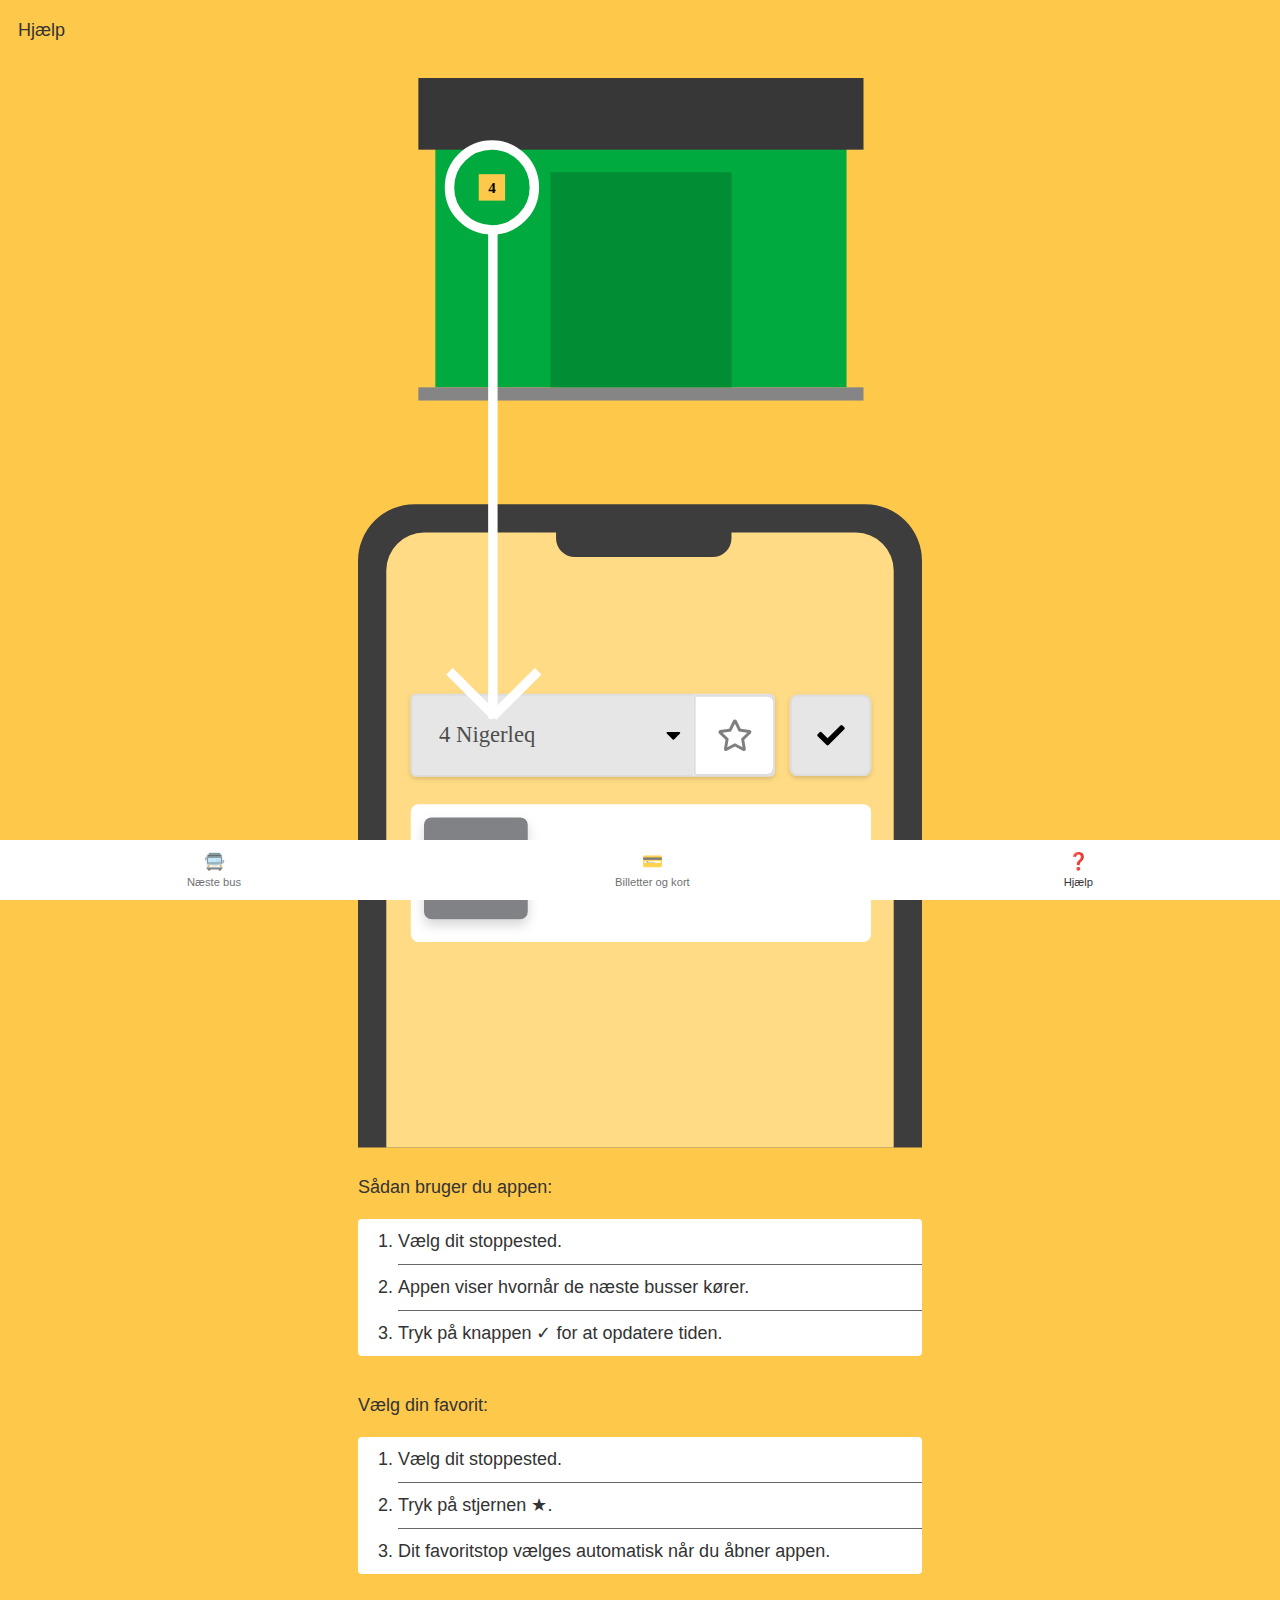
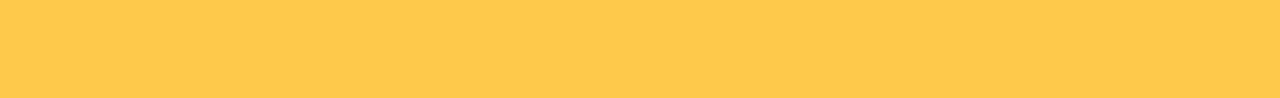
==== help.html @ 0d6950ab "Backup" ====
﻿<!DOCTYPE html>
<html lang="da">
<head>
    <meta charset="utf-8">
    <title>Hjælp til appen Bus i Nuuk</title>
    <meta name="description" content="Se hvordan du bruger appen.">
    <link rel="icon" href="32.png" type="image/png" sizes="32x32">
    <meta name="apple-mobile-web-app-capable" content="yes">
    <meta name="apple-mobile-web-app-status-bar-style" content="#fec94b">
    <meta name="apple-mobile-web-app-title" content="Bus i Nuuk">
    <link rel="apple-touch-icon" href="300.png">
    <meta name="theme-color" content="#fec94b">
    <meta name="viewport" content="width=device-width,minimum-scale=1,initial-scale=1">
    <link href="busstyle.css" rel="stylesheet">
    <link rel="manifest" href="/app/bus/manifest.json">
</head>
<body class="app">
    <header class="header-container">
        <!--<button onclick="goBack()" class="header-back">&larr;</button>-->
        <h1 class="header-title">Hjælp</h1>
    </header>
    <main class="container">
        <div style="text-align: center;">
            <svg xmlns="http://www.w3.org/2000/svg" xmlns:xlink="http://www.w3.org/1999/xlink" viewBox="0 0 299 567"><defs><filter id="a" x="26" y="386" width="73" height="72" filterUnits="userSpaceOnUse"><feOffset dy="3" input="SourceAlpha" /><feGaussianBlur stdDeviation="3" result="b" /><feFlood flood-opacity="0.161" /><feComposite operator="in" in2="b" /><feComposite in="SourceGraphic" /></filter><filter id="c" x="47" y="404" width="32" height="31" filterUnits="userSpaceOnUse"><feOffset dy="1" input="SourceAlpha" /><feGaussianBlur result="d" /><feFlood flood-opacity="0.302" /><feComposite operator="in" in2="d" /><feComposite in="SourceGraphic" /></filter><filter id="e" x="23.364" y="323" width="202.198" height="52.953" filterUnits="userSpaceOnUse"><feOffset dy="1" input="SourceAlpha" /><feGaussianBlur stdDeviation="1.5" result="f" /><feFlood flood-opacity="0.161" /><feComposite operator="in" in2="f" /><feComposite in="SourceGraphic" /></filter><filter id="g" x="224.5" y="323.5" width="52" height="52" filterUnits="userSpaceOnUse"><feOffset dy="1" input="SourceAlpha" /><feGaussianBlur stdDeviation="1.5" result="h" /><feFlood flood-opacity="0.161" /><feComposite operator="in" in2="h" /><feComposite in="SourceGraphic" /></filter></defs><g transform="translate(-38)"><g transform="translate(0 -100)"><rect width="218" height="133" transform="translate(79 131)" fill="#00aa3e" /><rect width="236" height="38" transform="translate(70 100)" fill="#373737" /><rect width="236" height="7" transform="translate(70 264)" fill="#858585" /><rect width="96" height="114" transform="translate(140 150)" fill="#008d34" /><rect width="14" height="14" transform="translate(102 151)" fill="#fec94b" /><text transform="translate(107 161)" font-size="8" font-family="SegoeUI-Bold, Segoe UI" font-weight="700"><tspan x="0" y="0">4</tspan></text></g><path d="M30,0H269a30,30,0,0,1,30,30V341a0,0,0,0,1,0,0H0a0,0,0,0,1,0,0V30A30,30,0,0,1,30,0Z" transform="translate(38 226)" fill="#3d3d3d" /><path d="M20,0H249a20,20,0,0,1,20,20V326a0,0,0,0,1,0,0H0a0,0,0,0,1,0,0V20A20,20,0,0,1,20,0Z" transform="translate(53 241)" fill="#ffdb85" /><path d="M0,0H93a0,0,0,0,1,0,0V9A10,10,0,0,1,83,19H10A10,10,0,0,1,0,9V0A0,0,0,0,1,0,0Z" transform="translate(143 235)" fill="#3d3d3d" /><g transform="translate(84 33)" fill="none" stroke="#fff" stroke-width="5"><circle cx="25" cy="25" r="25" stroke="none" /><circle cx="25" cy="25" r="22.5" fill="none" /></g><g transform="translate(46 -88)"><rect width="244" height="73" rx="4" transform="translate(20 473)" fill="#fff" /><g transform="translate(27.15 479.798)"><g transform="matrix(1, 0, 0, 1, -35.15, -391.8)" filter="url(#a)"><rect width="55" height="54" rx="4" transform="translate(35 392)" fill="#808285" /></g><text transform="translate(71.85 25.202)" font-size="14" font-family="SegoeUI-Semibold, Segoe UI" font-weight="600"><tspan x="0" y="0">5 minutter</tspan></text><text transform="translate(71.85 40.202)" font-size="9" font-family="SegoeUI, Segoe UI" opacity="0.7"><tspan x="0" y="0">12:56</tspan></text><g transform="matrix(1, 0, 0, 1, -35.15, -391.8)" filter="url(#c)"><text transform="translate(63 428)" fill="#fff" font-size="25" font-family="Roboto-Bold, Roboto" font-weight="700"><tspan x="-15.112" y="0">X2</tspan></text></g></g><g transform="matrix(1, 0, 0, 1, -8, 88)" filter="url(#e)"><path d="M2.642.5H190.555A2.372,2.372,0,0,1,192.7,3.048V40.905a2.372,2.372,0,0,1-2.142,2.548H2.642A2.372,2.372,0,0,1,.5,40.905V3.048A2.372,2.372,0,0,1,2.642.5Z" transform="translate(27.86 326.5)" fill="#e6e6e6" stroke="#ddd" stroke-width="1" /></g><text transform="translate(35 440)" fill="#4d4d4d" font-size="12" font-family="SegoeUI, Segoe UI"><tspan x="0" y="0">4 Nigerleq</tspan></text><g transform="translate(170 415)" fill="#fff" stroke="#ddd" stroke-width="1"><path d="M0,0H39a4,4,0,0,1,4,4V39a4,4,0,0,1-4,4H0a0,0,0,0,1,0,0V0A0,0,0,0,1,0,0Z" stroke="none" /><path d="M1,.5H39A3.5,3.5,0,0,1,42.5,4V39A3.5,3.5,0,0,1,39,42.5H1A.5.5,0,0,1,.5,42V1A.5.5,0,0,1,1,.5Z" fill="none" /></g><g transform="matrix(1, 0, 0, 1, -8, 88)" filter="url(#g)"><g transform="translate(229 327)" fill="#e6e6e6" stroke="#ddd" stroke-width="1"><rect width="43" height="43" rx="4" stroke="none" /><rect x="0.5" y="0.5" width="42" height="42" rx="3.5" fill="none" /></g></g><path d="M37.077,5.589l-4.771-.7L30.173.569a1.046,1.046,0,0,0-1.875,0L26.166,4.893l-4.771.7a1.046,1.046,0,0,0-.578,1.783l3.452,3.364-.816,4.752a1.044,1.044,0,0,0,1.515,1.1l4.269-2.244L33.5,16.588a1.045,1.045,0,0,0,1.515-1.1L34.2,10.736l3.452-3.364a1.046,1.046,0,0,0-.578-1.783Zm-4.556,4.6.774,4.52-4.059-2.133-4.059,2.133.774-4.52-3.285-3.2,4.54-.66,2.031-4.115,2.031,4.115,4.54.66-3.285,3.2Z" transform="translate(162.577 428.117)" opacity="0.5" /><path d="M11.785,192h6.3a.489.489,0,0,1,.345.835l-3.149,3.151a.491.491,0,0,1-.693,0l-3.149-3.151A.489.489,0,0,1,11.785,192Z" transform="translate(144.262 242.657)" /><path d="M4.946,75.743.213,71.011a.728.728,0,0,1,0-1.03l1.03-1.03a.728.728,0,0,1,1.03,0L5.46,72.139l6.828-6.828a.728.728,0,0,1,1.03,0l1.03,1.03a.728.728,0,0,1,0,1.03L5.975,75.743a.728.728,0,0,1-1.03,0Z" transform="translate(235.494 365.918)" /></g><line y2="259" transform="translate(109.5 80.5)" fill="none" stroke="#fff" stroke-width="5" /><line x1="24" y1="24" transform="translate(86.5 314.5)" fill="none" stroke="#fff" stroke-width="5" /><line y1="24" x2="24" transform="translate(109.5 314.5)" fill="none" stroke="#fff" stroke-width="5" /></g></svg>
        </div>
        <section class="section">
            <p class="section-title">Sådan bruger du appen:</p>
            <ol class="help-list">
                <li class="help-item">Vælg dit stoppested.</li>
                <li class="help-item">Appen viser hvornår de næste busser kører.</li>
                <li class="help-item">Tryk på knappen &#10003; for at opdatere tiden.</li>

            </ol>
        </section>
        <section class="section">
            <p class="section-title">Vælg din favorit:</p>
            <ol class="help-list">
                <li class="help-item">Vælg dit stoppested.</li>
                <li class="help-item">Tryk på stjernen &#9733;.</li>
                <li class="help-item">Dit favoritstop vælges automatisk når du åbner appen.</li>
            </ol>
        </section>
    </main>
    <nav class="app-nav">
        <a href="index.html" class="app-nav-item" title="Næste bus"><span class="app-nav-icon">&#128653;</span> Næste bus</a>
        <a href="prices.html" class="app-nav-item" title="Billetter og kort"><span class="app-nav-icon">&#128179;</span> Billetter og kort</a>
        <a href="help.html" class="app-nav-item active" title="Hjælp"><span class="app-nav-icon">&#10067;</span> Hjælp</a>
    </nav>
    <script>
        if ('serviceWorker' in navigator) {
            window.addEventListener('load', () => {
                navigator.serviceWorker.register('sw.js')
                    .then((reg) => {
                        console.log('Service worker registered.', reg);
                    }).catch(err => {
                        console.log('Registration failed', err);
                    });
            });
        }
    </script>
</body>
</html>
---- busstyle.css ----
﻿:root {
    --appcolor: #fec94b;
    --buttoncolor: #E6E6E6;
    --borderradius: 4px;
    --fontcolor: #333333;
    --headerheight: 60px;
    --inputcolor: #fff;
    --inputtextcolor: var(--fontcolor);
    --favoritecolor: var(--appcolor);
    --areacolor: #fff;
    --menuareacolor: #fff;
    --menuitemcolor: #000;
    --graycolor: #666;
}

@media (prefers-color-scheme: dark) {
    :root {
        --appcolor: #34290f;
        --buttoncolor: #191407;
        --fontcolor: #c19939;
        --inputcolor: #000;
        --favoritecolor: #fff;
        --areacolor: #000;
        --menuareacolor: #000;
        --menuitemcolor: #c19939;
        --graycolor: #333;
    }
}

* {
    box-sizing: border-box;
}

body {
    font-family: -apple-system, BlinkMacSystemFont, "Segoe UI", Roboto, Helvetica, Arial, sans-serif;
    line-height: 1.5;
    padding: 0 0 70px 0;
    margin: 0;
    font-size: 18px;
    color: var(--fontcolor);
    background-color: var(--appcolor);
}

.container {
    max-width: 600px;
    margin: 0 auto;
    padding: 1em;
}

.hidden {
    display: none;
}

.app-front-requester .form-group {
    margin-bottom: 1em;
}

.front-form-group {
    display: flex;
    margin-bottom: 1em;
}

    .front-form-group .input-group {
        flex-grow: 1;
        display: flex;
    }

    .front-form-group .button {
        width: 55px;
        padding: 0;
        margin-left: 1rem;
        font-size: 1.5em;
        flex-shrink: 0;
    }

.app-front-navigation .button {
    margin-bottom: 1em;
}

.app-nav {
    display: flex;
    justify-content: space-around;
    position: fixed;
    bottom: 0;
    left: 0;
    right: 0;
    font-size: 14px;
    margin: 0 auto;
    background-color: var(--menuareacolor);
}

.app-nav-icon {
    font-size: 1.5em;
}

.app-nav-item {
    text-decoration: none;
    color: var(--manuitemcolor);
    font-size: .8em;
    display: inline-flex;
    flex-direction: column;
    text-align: center;
    opacity: .7;
    padding: .8em 0;
}

    .app-nav-item.active {
        opacity: 1;
    }

.form-control {
    width: 100%;
    border-radius: var(--borderradius);
    background-color: var(--inputcolor);
    padding: .8em;
    box-shadow: 0 1px 3px 0 rgba(0,0,0,.3);
    font-family: inherit;
    border: 0;
    font-size: 1em;
    color: var(--inputtextcolor);
}

.input-group {
    display: flex;
}

    .input-group > .form-control {
        border-radius: 0;
    }

        .input-group > .form-control:first-child {
            border-radius: var(--borderradius) 0 0 var(--borderradius);
        }

.button {
    background-color: var(--buttoncolor);
    display: block;
    width: 100%;
    border: 0;
    border-radius: var(--borderradius);
    color: unset;
    text-decoration: none;
    padding: .8em;
    box-shadow: 0 1px 3px 0 rgba(0,0,0,.3);
    font-family: inherit;
    font-size: 1em;
    text-align: center;
}

.button-star {
    background-color: var(--inputcolor);
    border: 0;
    border-radius: 0 var(--borderradius) var(--borderradius) 0;
    color: var(--fontcolor);
    text-decoration: none;
    padding: 0 .5em;
    box-shadow: 0 1px 3px 0 rgba(0,0,0,.3);
    font-family: inherit;
    font-size: 1.5em;
}

    .button-star.active {
        color: var(--favoritecolor);
    }

h1, h2 {
    font-size: 18px;
    margin: 0;
    padding: 0;
}

.header-container {
    display: flex;
    align-items: center;
    height: var(--headerheight);
    position: sticky;
    top: 0;
    z-index: 10;
    background-color: var(--appcolor);
}

.header-title {
    font-weight: 500;
    margin-left: 1em;
}

.header-back {
    color: var(--fontcolor);
    height: 100%;
    width: var(--headerheight);
    display: flex;
    justify-content: center;
    align-items: center;
    font-size: 1.5em;
    background: none;
    border: 0;
}

.content-container {
    padding: 0 1em;
}

#result {
    padding: .5em;
    background-color: var(--areacolor);
    border-radius: var(--borderradius);
}

.section {
    margin-bottom: 2em;
}

.section-title {
    font-weight: 500;
    margin-bottom: 1em;
}

.stop-container {
    display: flex;
    align-items: center;
    font-size: 20px;
}

.stop-id {
    display: flex;
    background-color: #e6e6e6;
    flex-shrink: 0;
    border-radius: 100%;
    width: 50px;
    height: 50px;
    align-items: center;
    justify-content: center;
    margin-right: 20px;
}

.route-container {
    display: flex;
    align-items: center;
    text-decoration: none;
    color: unset;
    margin-bottom: .5em;
}

    .route-container:last-child {
        margin-bottom: 0;
    }

.route-name {
    display: flex;
    background-color: #e6e6e6;
    box-shadow: 0 2px 5px 0 rgba(0,0,0,.2);
    flex-shrink: 0;
    border-radius: 4px;
    width: 75px;
    height: 75px;
    align-items: center;
    justify-content: center;
    margin-right: 20px;
    font-size: 35px;
    font-weight: bold;
    color: #fff;
    text-shadow: 0 1px 0 rgba(0,0,0,.5);
}

.route-1, .route-X1 {
    background-color: #ed018c;
}

.route-2 {
    background-color: #fed51f;
}

.route-X2 {
    background-color: #808285;
}

.route-3 {
    background-color: #41ad49;
}

.route-X3 {
    background-color: #b585bc;
}

.route-4 {
    background-color: #00a2e6;
}

.route-body {
    display: flex;
    flex-direction: column;
}

.route-time-left {
    font-size: 20px;
    font-weight: 500;
}

.route-next-stop {
    color: var(--graycolor);
    font-size: 14px;
}

.help-list {
    background-color: var(--areacolor);
    border-radius: var(--borderradius);
}

.help-item {
    border-top: 1px solid var(--graycolor);
    padding: .5em .5em .5em 0;
    position: relative;
}

    .help-item:first-child {
        border-top: 0;
    }

.ticket-list {
    list-style: none;
    margin: 0;
    padding: 0;
    background-color: var(--areacolor);
    border-radius: var(--borderradius);
}

.ticket-item {
    border-top: 1px solid var(--graycolor);
    padding: .5em 1em;
    position: relative;
}

    .ticket-item:first-child {
        border-top: 0;
    }

    .ticket-item > small {
        display: block;
        opacity: .7;
    }

.ticket-button {
    position: absolute;
    top: .8em;
    right: 1em;
    width: auto;
    padding: .4em;
}

.last {
    background-color: indianred;
    color: #fff;
    margin-left: 1em;
    padding: 1px 5px;
    border-radius: 12px;
}
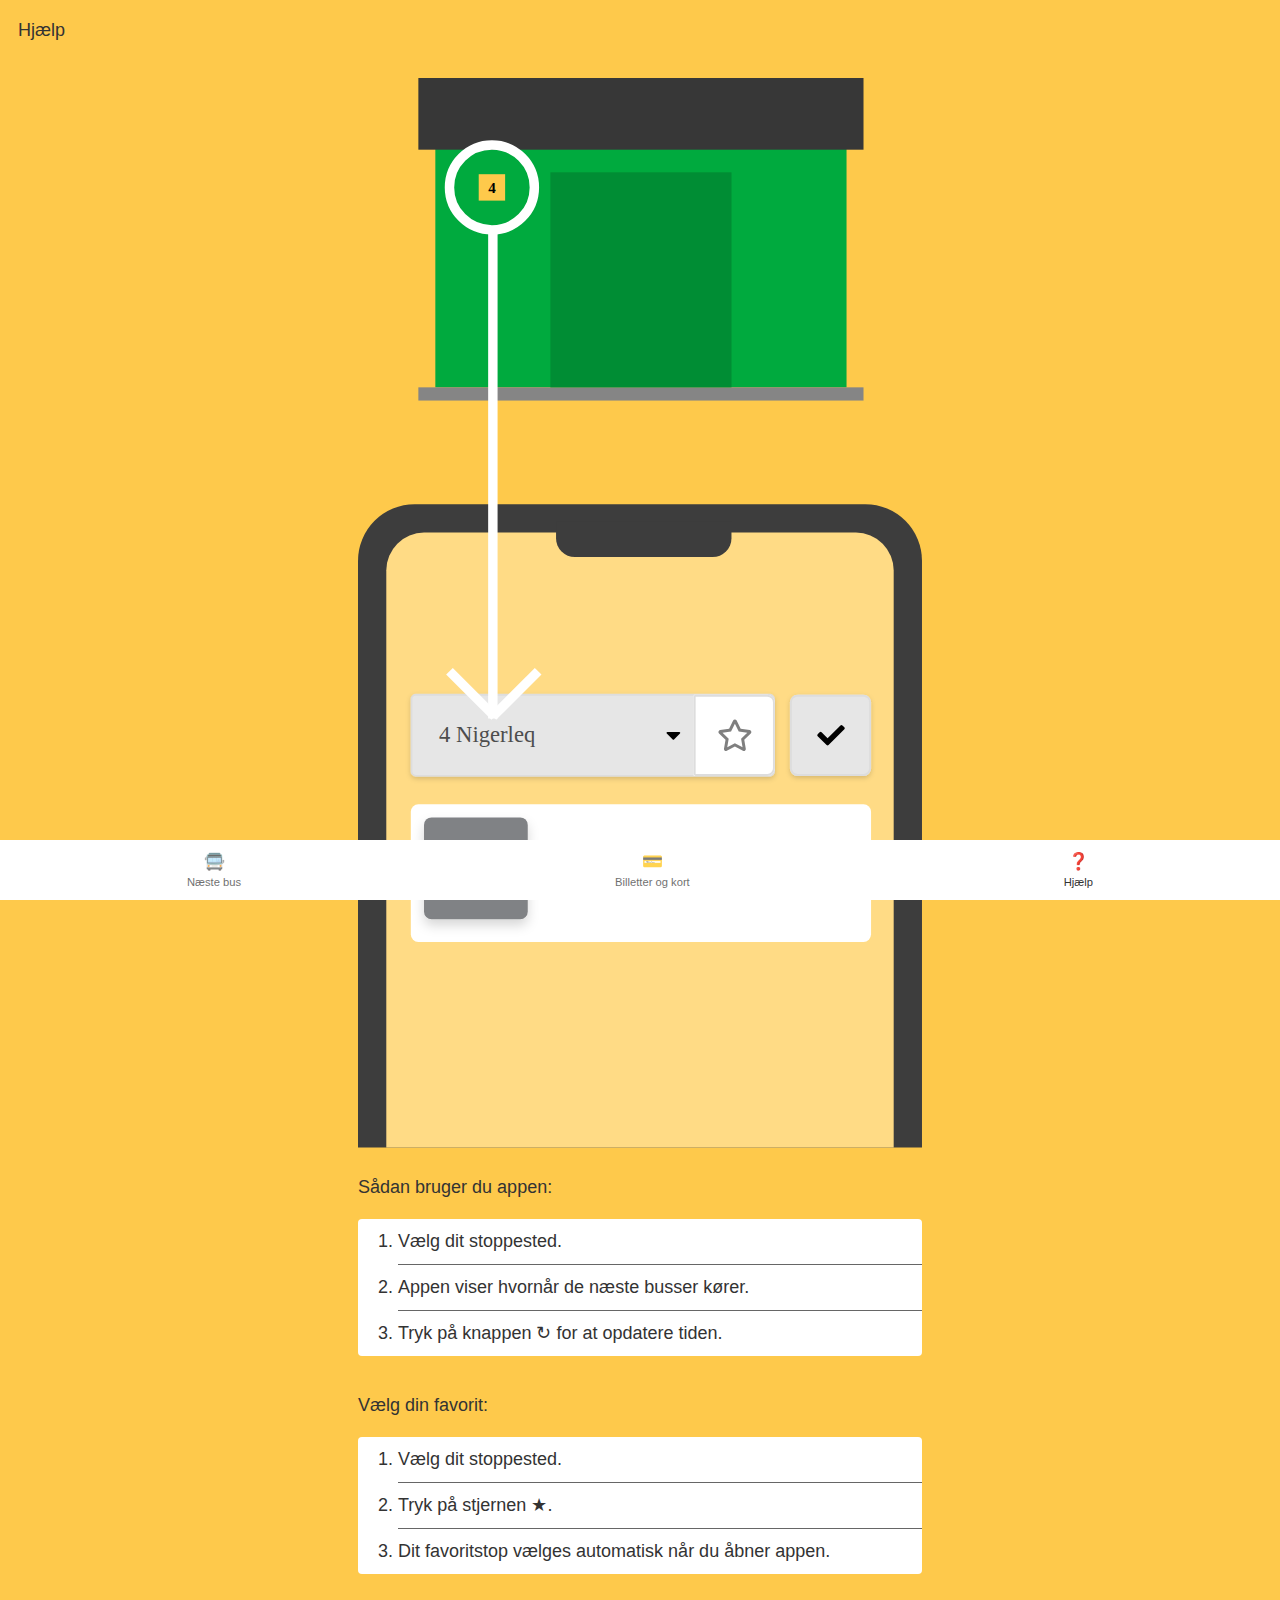
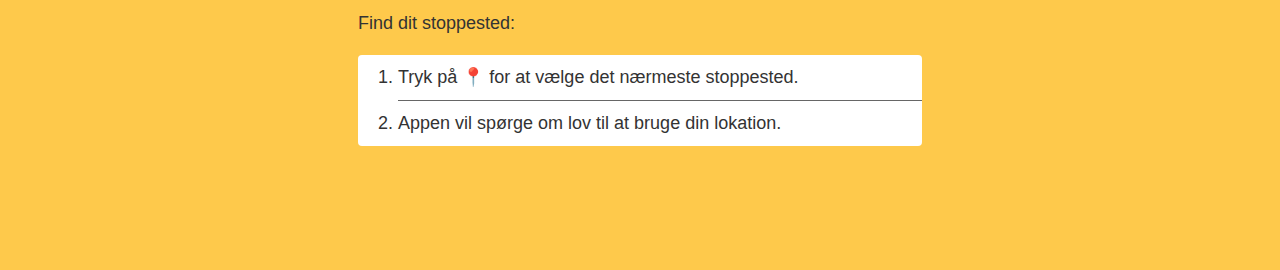
==== commit 3ec4473c: "Better offline experience" ====
--- a/help.html
+++ b/help.html
@@ -12,7 +12,7 @@
     <meta name="theme-color" content="#fec94b">
     <meta name="viewport" content="width=device-width,minimum-scale=1,initial-scale=1">
     <link href="busstyle.css" rel="stylesheet">
-    <link rel="manifest" href="/app/bus/manifest.json">
+    <link rel="manifest" href="manifest.json">
 </head>
 <body class="app">
     <header class="header-container">
@@ -28,8 +28,7 @@
             <ol class="help-list">
                 <li class="help-item">Vælg dit stoppested.</li>
                 <li class="help-item">Appen viser hvornår de næste busser kører.</li>
-                <li class="help-item">Tryk på knappen &#10003; for at opdatere tiden.</li>
-
+                <li class="help-item">Tryk på knappen &#x21bb; for at opdatere tiden.</li>
             </ol>
         </section>
         <section class="section">
@@ -40,9 +39,16 @@
                 <li class="help-item">Dit favoritstop vælges automatisk når du åbner appen.</li>
             </ol>
         </section>
+        <section class="section">
+            <p class="section-title">Find dit stoppested:</p>
+            <ol class="help-list">
+                <li class="help-item">Tryk på 📍 for at vælge det nærmeste stoppested.</li>
+                <li class="help-item">Appen vil spørge om lov til at bruge din lokation.</li>
+            </ol>
+        </section>
     </main>
     <nav class="app-nav">
-        <a href="index.html" class="app-nav-item" title="Næste bus"><span class="app-nav-icon">&#128653;</span> Næste bus</a>
+        <a href="/" class="app-nav-item" title="Næste bus"><span class="app-nav-icon">&#128653;</span> Næste bus</a>
         <a href="prices.html" class="app-nav-item" title="Billetter og kort"><span class="app-nav-icon">&#128179;</span> Billetter og kort</a>
         <a href="help.html" class="app-nav-item active" title="Hjælp"><span class="app-nav-icon">&#10067;</span> Hjælp</a>
     </nav>
--- a/busstyle.css
+++ b/busstyle.css
@@ -13,20 +13,6 @@
     --graycolor: #666;
 }
 
-@media (prefers-color-scheme: dark) {
-    :root {
-        --appcolor: #34290f;
-        --buttoncolor: #191407;
-        --fontcolor: #c19939;
-        --inputcolor: #000;
-        --favoritecolor: #fff;
-        --areacolor: #000;
-        --menuareacolor: #000;
-        --menuitemcolor: #c19939;
-        --graycolor: #333;
-    }
-}
-
 * {
     box-sizing: border-box;
 }
@@ -60,18 +46,18 @@
     margin-bottom: 1em;
 }
 
-    .front-form-group .input-group {
-        flex-grow: 1;
-        display: flex;
-    }
-
-    .front-form-group .button {
-        width: 55px;
-        padding: 0;
-        margin-left: 1rem;
-        font-size: 1.5em;
-        flex-shrink: 0;
-    }
+.front-form-group .input-group {
+    flex-grow: 1;
+    display: flex;
+}
+
+.front-form-group .button {
+    width: 55px;
+    padding: 0;
+    margin-left: 1rem;
+    font-size: 1.5em;
+    flex-shrink: 0;
+}
 
 .app-front-navigation .button {
     margin-bottom: 1em;
@@ -104,33 +90,38 @@
     padding: .8em 0;
 }
 
-    .app-nav-item.active {
-        opacity: 1;
-    }
+.app-nav-item.active {
+    opacity: 1;
+}
 
 .form-control {
     width: 100%;
     border-radius: var(--borderradius);
     background-color: var(--inputcolor);
     padding: .8em;
-    box-shadow: 0 1px 3px 0 rgba(0,0,0,.3);
     font-family: inherit;
     border: 0;
     font-size: 1em;
     color: var(--inputtextcolor);
+    border-right: 1px solid #bbbbbb;
 }
 
 .input-group {
     display: flex;
 }
 
-    .input-group > .form-control {
-        border-radius: 0;
-    }
-
-        .input-group > .form-control:first-child {
-            border-radius: var(--borderradius) 0 0 var(--borderradius);
-        }
+.input-group-shadow {
+    box-shadow: 0 1px 3px 0 rgba(0, 0, 0, .3);
+    border-radius: 0 var(--borderradius) var(--borderradius) 0;
+}
+
+.input-group>.form-control {
+    border-radius: 0;
+}
+
+.input-group>.form-control:first-child {
+    border-radius: var(--borderradius) 0 0 var(--borderradius);
+}
 
 .button {
     background-color: var(--buttoncolor);
@@ -141,29 +132,33 @@
     color: unset;
     text-decoration: none;
     padding: .8em;
-    box-shadow: 0 1px 3px 0 rgba(0,0,0,.3);
+    box-shadow: 0 1px 3px 0 rgba(0, 0, 0, .3);
     font-family: inherit;
     font-size: 1em;
     text-align: center;
 }
 
-.button-star {
+.button-star, .button-pin {
     background-color: var(--inputcolor);
     border: 0;
-    border-radius: 0 var(--borderradius) var(--borderradius) 0;
     color: var(--fontcolor);
     text-decoration: none;
     padding: 0 .5em;
-    box-shadow: 0 1px 3px 0 rgba(0,0,0,.3);
     font-family: inherit;
     font-size: 1.5em;
 }
 
-    .button-star.active {
-        color: var(--favoritecolor);
-    }
-
-h1, h2 {
+.button-star.active {
+    color: var(--favoritecolor);
+}
+
+.button-pin {
+    border-left: 1px solid #bbbbbb;
+    border-radius: 0 var(--borderradius) var(--borderradius) 0;
+}
+
+h1,
+h2 {
     font-size: 18px;
     margin: 0;
     padding: 0;
@@ -241,14 +236,14 @@
     margin-bottom: .5em;
 }
 
-    .route-container:last-child {
-        margin-bottom: 0;
-    }
+.route-container:last-child {
+    margin-bottom: 0;
+}
 
 .route-name {
     display: flex;
     background-color: #e6e6e6;
-    box-shadow: 0 2px 5px 0 rgba(0,0,0,.2);
+    box-shadow: 0 2px 5px 0 rgba(0, 0, 0, .2);
     flex-shrink: 0;
     border-radius: 4px;
     width: 75px;
@@ -259,10 +254,11 @@
     font-size: 35px;
     font-weight: bold;
     color: #fff;
-    text-shadow: 0 1px 0 rgba(0,0,0,.5);
-}
-
-.route-1, .route-X1 {
+    text-shadow: 0 1px 0 rgba(0, 0, 0, .5);
+}
+
+.route-1,
+.route-X1 {
     background-color: #ed018c;
 }
 
@@ -312,9 +308,9 @@
     position: relative;
 }
 
-    .help-item:first-child {
-        border-top: 0;
-    }
+.help-item:first-child {
+    border-top: 0;
+}
 
 .ticket-list {
     list-style: none;
@@ -330,14 +326,14 @@
     position: relative;
 }
 
-    .ticket-item:first-child {
-        border-top: 0;
-    }
-
-    .ticket-item > small {
-        display: block;
-        opacity: .7;
-    }
+.ticket-item:first-child {
+    border-top: 0;
+}
+
+.ticket-item>small {
+    display: block;
+    opacity: .7;
+}
 
 .ticket-button {
     position: absolute;
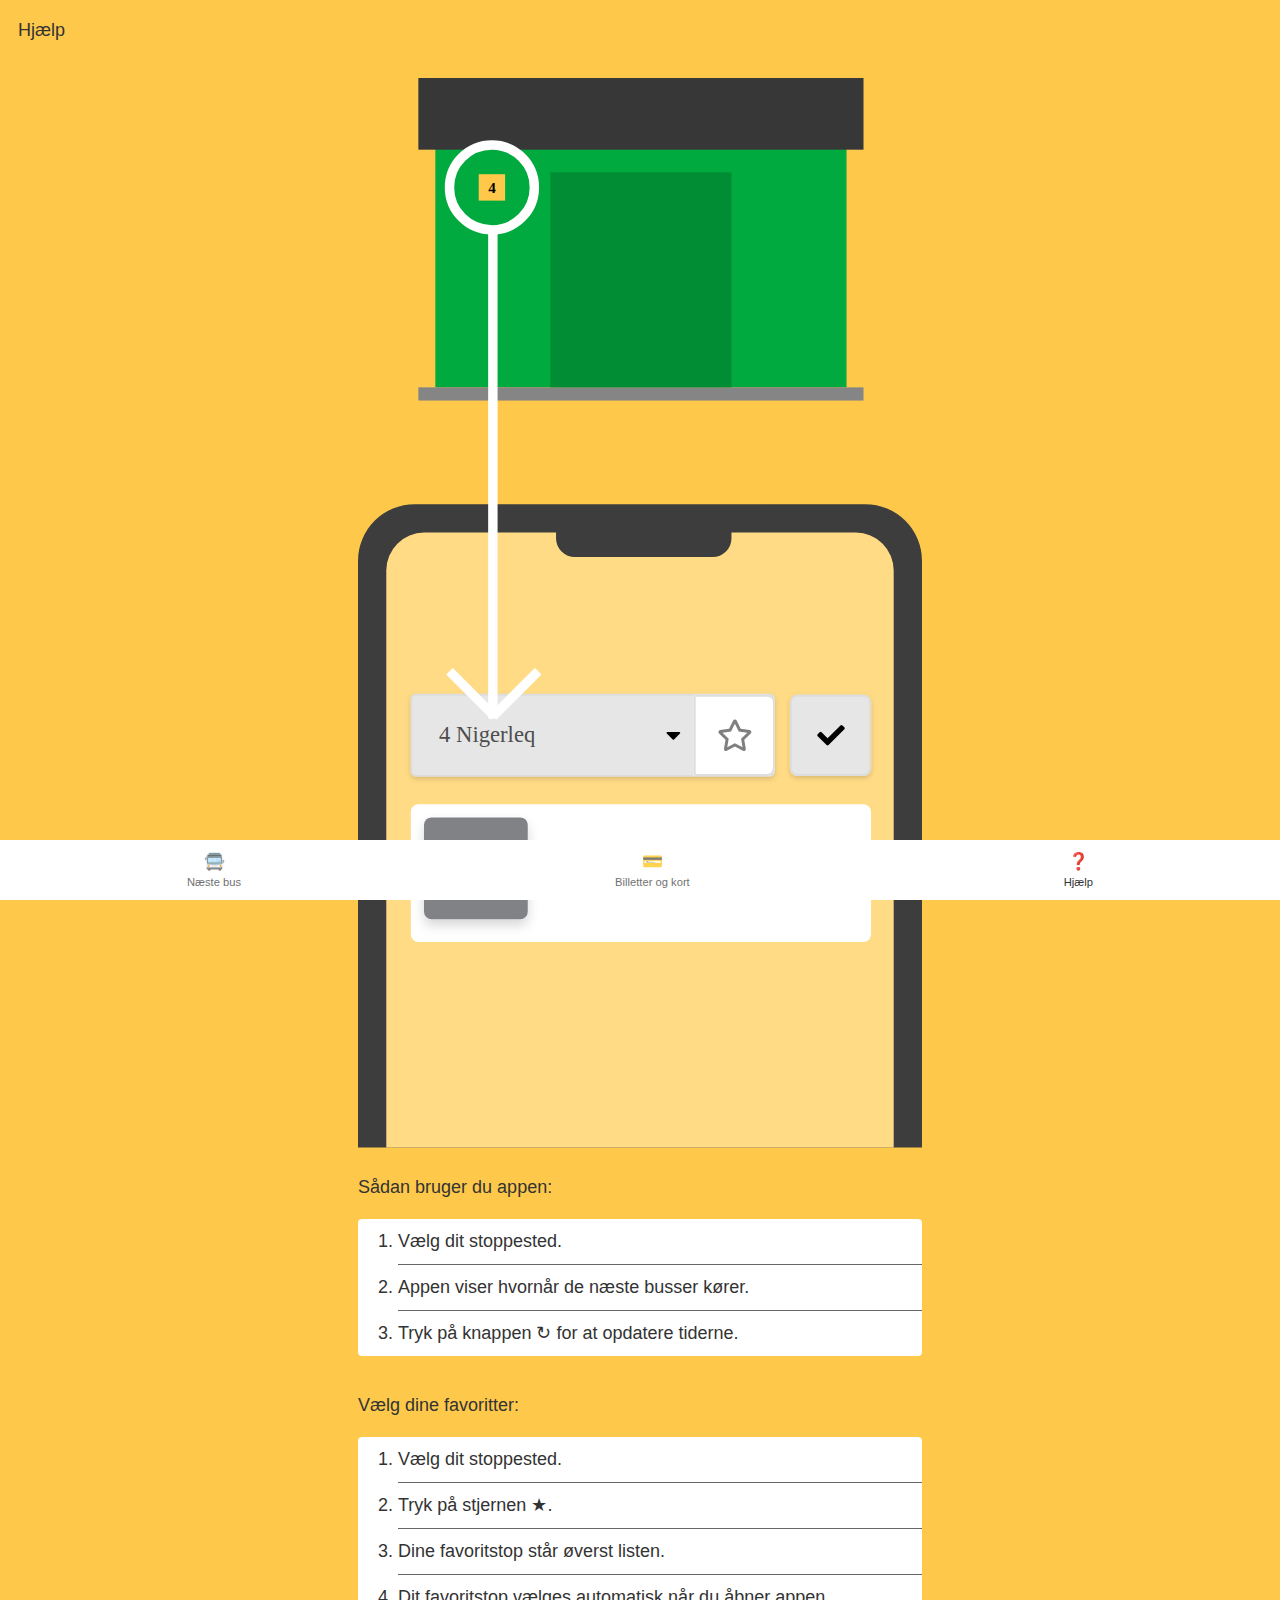
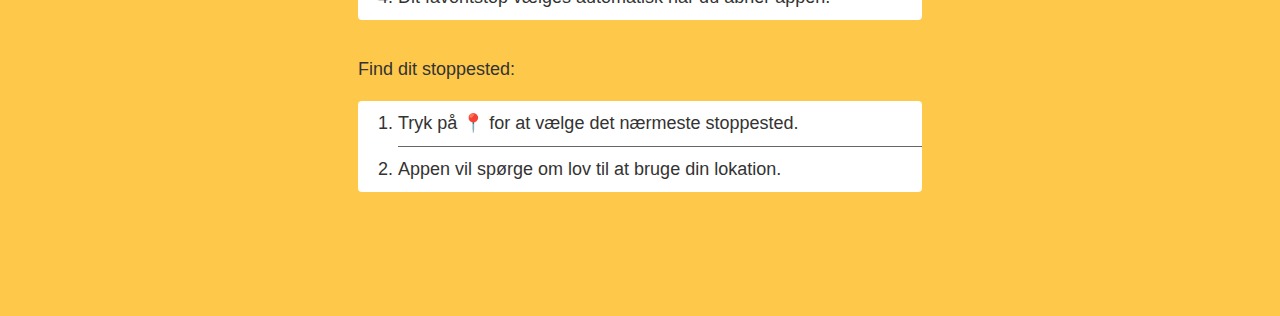
==== commit a49218c8: "Helligdage og flere favoritter" ====
--- a/help.html
+++ b/help.html
@@ -28,14 +28,15 @@
             <ol class="help-list">
                 <li class="help-item">Vælg dit stoppested.</li>
                 <li class="help-item">Appen viser hvornår de næste busser kører.</li>
-                <li class="help-item">Tryk på knappen &#x21bb; for at opdatere tiden.</li>
+                <li class="help-item">Tryk på knappen &#x21bb; for at opdatere tiderne.</li>
             </ol>
         </section>
         <section class="section">
-            <p class="section-title">Vælg din favorit:</p>
+            <p class="section-title">Vælg dine favoritter:</p>
             <ol class="help-list">
                 <li class="help-item">Vælg dit stoppested.</li>
                 <li class="help-item">Tryk på stjernen &#9733;.</li>
+                <li class="help-item">Dine favoritstop står øverst listen.</li>
                 <li class="help-item">Dit favoritstop vælges automatisk når du åbner appen.</li>
             </ol>
         </section>
@@ -48,7 +49,7 @@
         </section>
     </main>
     <nav class="app-nav">
-        <a href="/" class="app-nav-item" title="Næste bus"><span class="app-nav-icon">&#128653;</span> Næste bus</a>
+        <a href="index.html" class="app-nav-item" title="Næste bus"><span class="app-nav-icon">&#128653;</span> Næste bus</a>
         <a href="prices.html" class="app-nav-item" title="Billetter og kort"><span class="app-nav-icon">&#128179;</span> Billetter og kort</a>
         <a href="help.html" class="app-nav-item active" title="Hjælp"><span class="app-nav-icon">&#10067;</span> Hjælp</a>
     </nav>
--- a/busstyle.css
+++ b/busstyle.css
@@ -126,12 +126,11 @@
 .button {
     background-color: var(--buttoncolor);
     display: block;
-    width: 100%;
     border: 0;
     border-radius: var(--borderradius);
     color: unset;
     text-decoration: none;
-    padding: .8em;
+    padding: .6rem .8em;
     box-shadow: 0 1px 3px 0 rgba(0, 0, 0, .3);
     font-family: inherit;
     font-size: 1em;
@@ -157,6 +156,10 @@
     border-radius: 0 var(--borderradius) var(--borderradius) 0;
 }
 
+.updatebutton {
+    margin: 0 auto;
+}
+
 h1,
 h2 {
     font-size: 18px;
@@ -199,6 +202,7 @@
     padding: .5em;
     background-color: var(--areacolor);
     border-radius: var(--borderradius);
+    margin-bottom: 1rem;
 }
 
 .section {
@@ -349,4 +353,12 @@
     margin-left: 1em;
     padding: 1px 5px;
     border-radius: 12px;
-}+}
+
+#routesList {
+    list-style: none;
+    margin: 0;
+    padding: .5em;
+    background-color: var(--areacolor);
+    border-radius: var(--borderradius);
+}
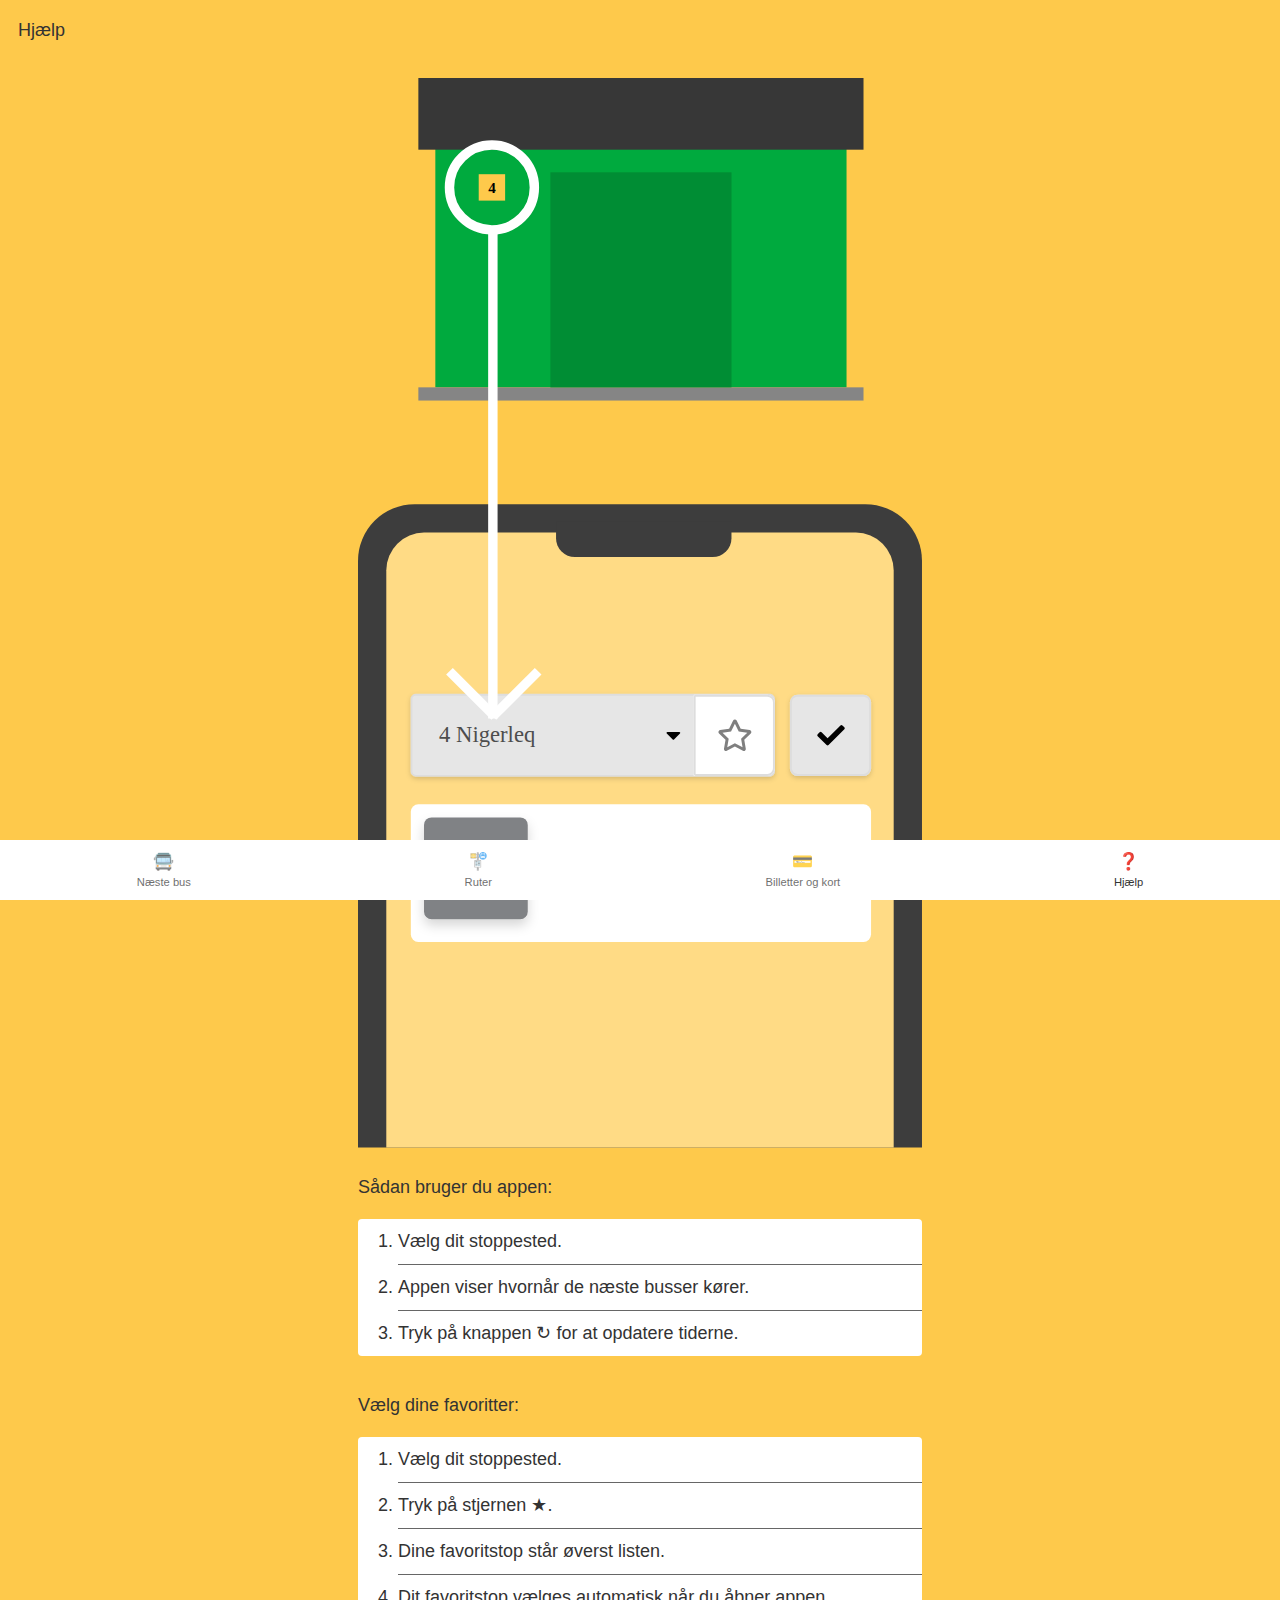
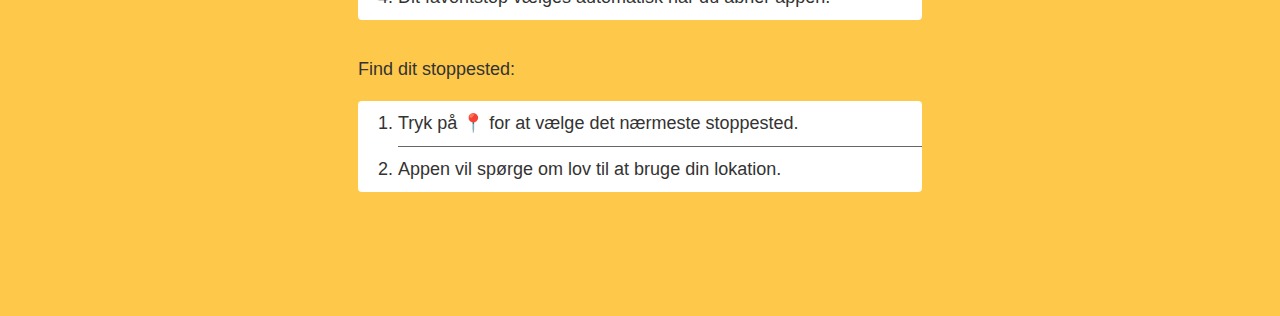
==== commit 574c29c7: "Menu update" ====
--- a/help.html
+++ b/help.html
@@ -50,6 +50,7 @@
     </main>
     <nav class="app-nav">
         <a href="index.html" class="app-nav-item" title="Næste bus"><span class="app-nav-icon">&#128653;</span> Næste bus</a>
+        <a href="routes.html" class="app-nav-item" title="Ruter"><span class="app-nav-icon">&#128655;</span> Ruter</a>
         <a href="prices.html" class="app-nav-item" title="Billetter og kort"><span class="app-nav-icon">&#128179;</span> Billetter og kort</a>
         <a href="help.html" class="app-nav-item active" title="Hjælp"><span class="app-nav-icon">&#10067;</span> Hjælp</a>
     </nav>
--- a/busstyle.css
+++ b/busstyle.css
@@ -198,7 +198,7 @@
     padding: 0 1em;
 }
 
-#result {
+#result, .bg-white {
     padding: .5em;
     background-color: var(--areacolor);
     border-radius: var(--borderradius);
@@ -261,6 +261,12 @@
     text-shadow: 0 1px 0 rgba(0, 0, 0, .5);
 }
 
+.route-name-small {
+    width: 50px;
+    height: 50px;
+    font-size: 25px;
+}
+
 .route-1,
 .route-X1 {
     background-color: #ed018c;
@@ -362,3 +368,35 @@
     background-color: var(--areacolor);
     border-radius: var(--borderradius);
 }
+
+.line {
+list-style: none;
+padding: 0;
+}
+
+.line > li {
+display: grid;
+    grid-template-columns: 50px auto 100px;
+    margin-bottom: .5em;
+    align-items: center;
+    position: relative;
+}
+
+.line li:not(:last-child)::after {
+    content: "";
+    position: absolute;
+    border-left: 4px solid #808285;
+    top: 100%;
+    left: 23px;
+    height: 50%;
+}
+
+.line-stop-number {
+    aspect-ratio: 1 / 1;
+    border: 3px solid #808285;
+    border-radius: 9999px;
+    margin: 0 .5em;
+    text-align: center;
+    font-weight: 500;
+    background-color: white;
+}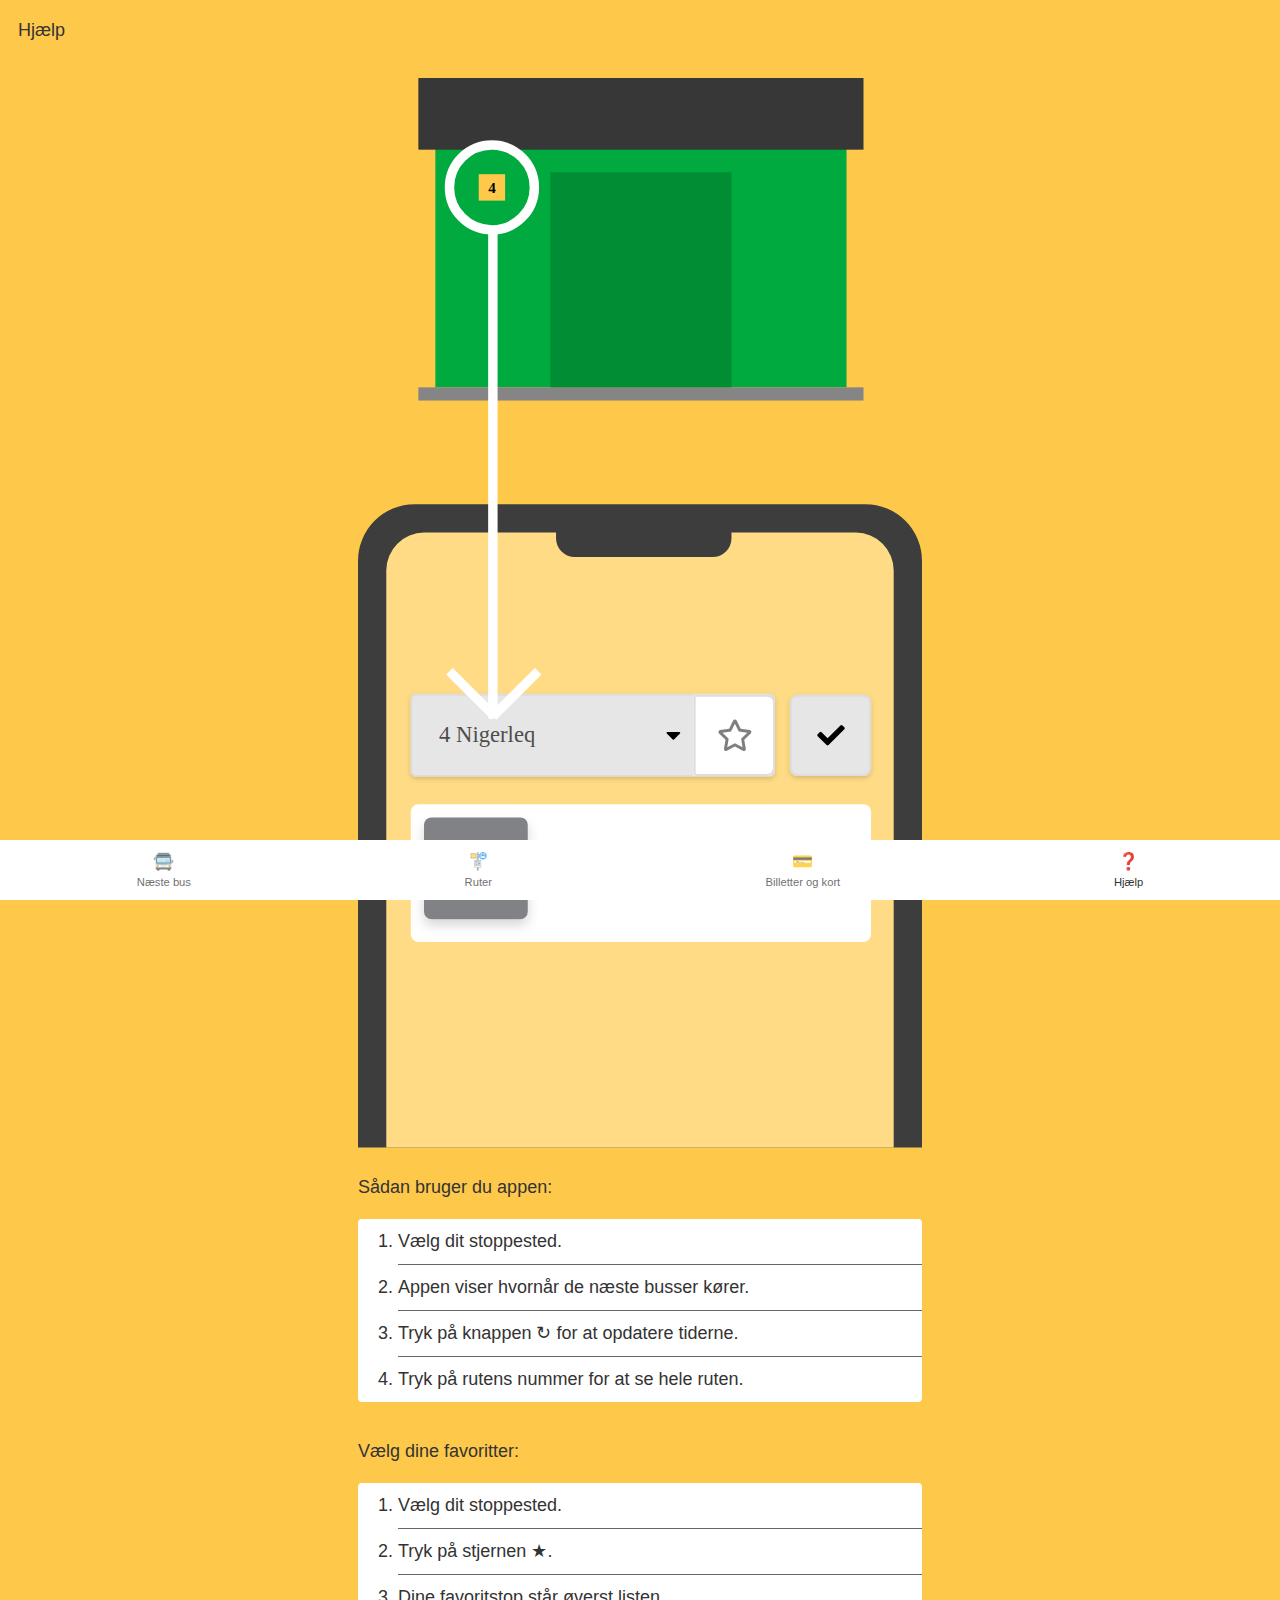
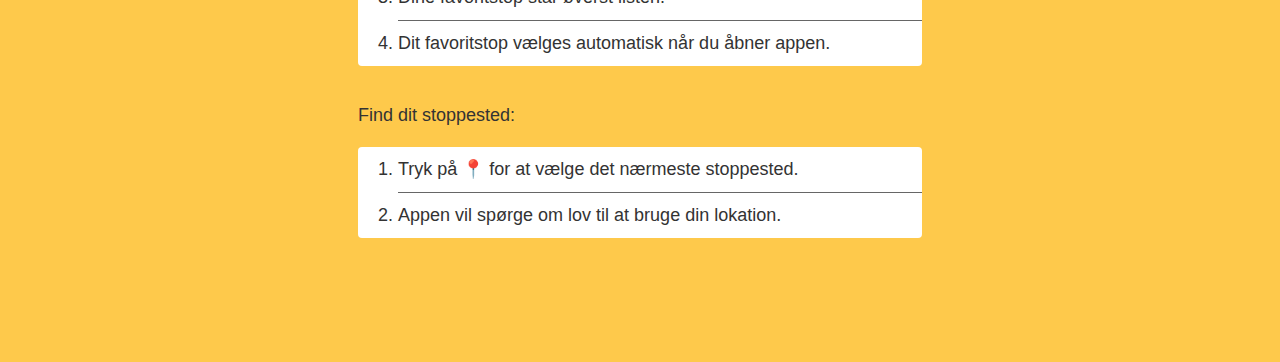
==== commit 5b5b049e: "Highlight current stop in route view" ====
--- a/help.html
+++ b/help.html
@@ -29,6 +29,7 @@
                 <li class="help-item">Vælg dit stoppested.</li>
                 <li class="help-item">Appen viser hvornår de næste busser kører.</li>
                 <li class="help-item">Tryk på knappen &#x21bb; for at opdatere tiderne.</li>
+                <li class="help-item">Tryk på rutens nummer for at se hele ruten.</li>
             </ol>
         </section>
         <section class="section">
--- a/busstyle.css
+++ b/busstyle.css
@@ -259,6 +259,7 @@
     font-weight: bold;
     color: #fff;
     text-shadow: 0 1px 0 rgba(0, 0, 0, .5);
+    text-decoration: none;
 }
 
 .route-name-small {
@@ -380,6 +381,10 @@
     margin-bottom: .5em;
     align-items: center;
     position: relative;
+}
+
+.line > li.line-stop-hereIam {
+    background-color: var(--buttoncolor);
 }
 
 .line li:not(:last-child)::after {
